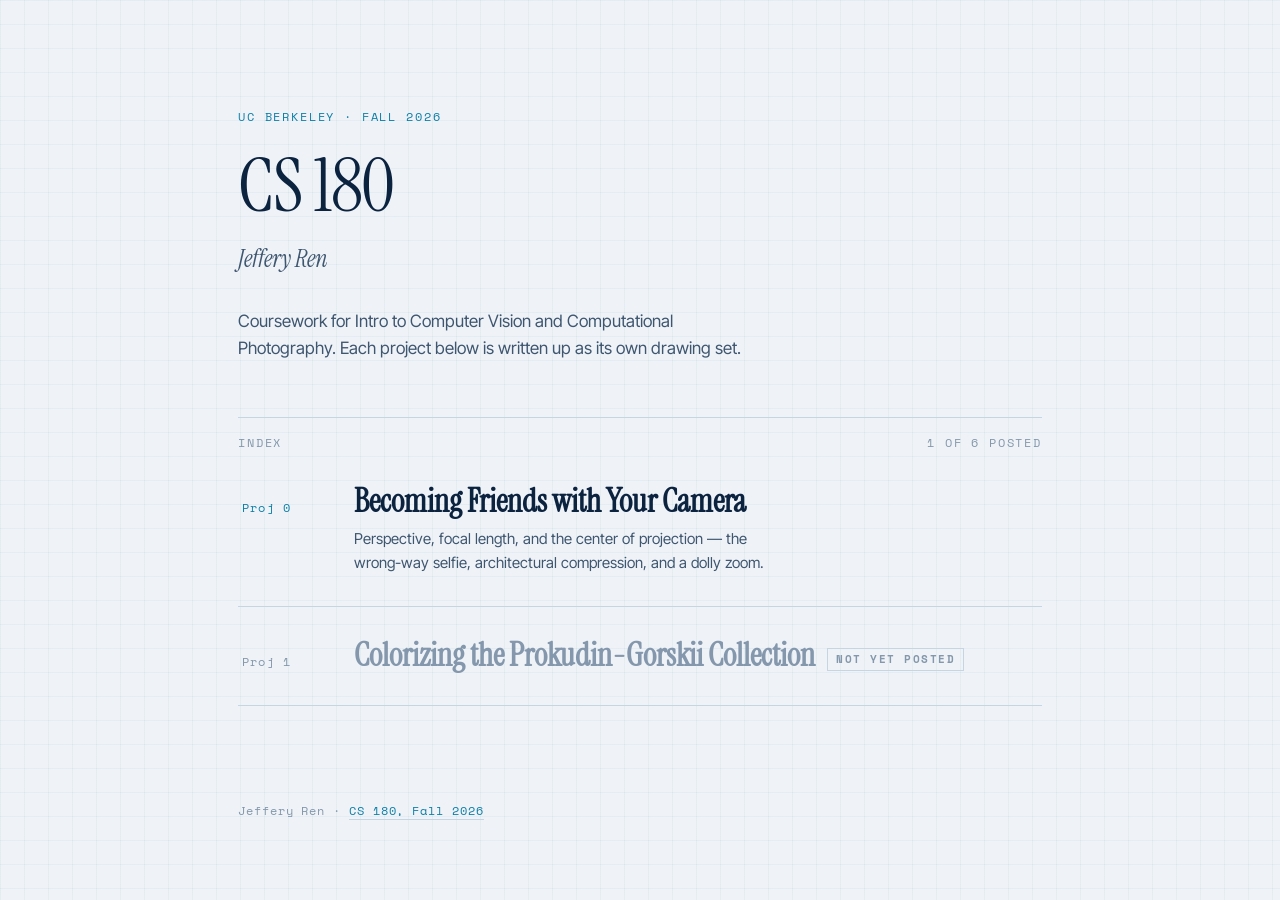
==== index.html @ 99cb7a68 "Site: landing index + Project 0 write-up" ====
<!DOCTYPE html>
<html lang="en">
<head>
<meta charset="utf-8">
<meta name="viewport" content="width=device-width, initial-scale=1">
<title>CS 180 — Jeffery Ren</title>
<meta name="description" content="Coursework for CS 180: Intro to Computer Vision and Computational Photography.">
<link rel="preconnect" href="https://fonts.googleapis.com">
<link rel="preconnect" href="https://fonts.gstatic.com" crossorigin>
<link href="https://fonts.googleapis.com/css2?family=Instrument+Serif:ital@0;1&family=Inter+Tight:ital,wght@0,400;0,500;0,600;1,400&family=Space+Mono:wght@400;700&display=swap" rel="stylesheet">
<link rel="icon" href="data:image/svg+xml,<svg xmlns='http://www.w3.org/2000/svg' viewBox='0 0 100 100'><rect width='100' height='100' fill='%23EFF3F7'/><g fill='none' stroke='%230E7FA8' stroke-width='7'><path d='M6 6h22M6 6v22'/><path d='M94 6H72M94 6v22'/><path d='M6 94h22M6 94V72'/><path d='M94 94H72M94 94V72'/></g><circle cx='50' cy='50' r='15' fill='%23E8590C'/></svg>">

<style>
:root{
  --paper:   #EFF3F7;
  --white:   #FFFFFF;
  --ink:     #0C2340;
  --soft:    #3F5670;
  --faint:   #8497AC;
  --blue:    #0E7FA8;
  --rule:    #C6D5E2;
  --ray:     #E8590C;

  --grid: rgba(14, 127, 168, .055);
  --grid-step: 24px;

  --disp: "Instrument Serif", "Iowan Old Style", Georgia, serif;
  --body: "Inter Tight", ui-sans-serif, -apple-system, "Segoe UI", Helvetica, Arial, sans-serif;
  --mono: "Space Mono", ui-monospace, "SF Mono", Menlo, Consolas, monospace;

  --maxw: 900px;
  --gut: clamp(1.15rem, 4vw, 3rem);
}

*{box-sizing:border-box}

body{
  margin:0;
  background-color:var(--paper);
  background-image:
    linear-gradient(var(--grid) 1px, transparent 1px),
    linear-gradient(90deg, var(--grid) 1px, transparent 1px);
  background-size:var(--grid-step) var(--grid-step);
  color:var(--ink);
  font-family:var(--body);
  font-size:17px;
  line-height:1.62;
  -webkit-font-smoothing:antialiased;
}

.skip{
  position:absolute; left:-9999px;
  background:var(--ink); color:var(--paper);
  padding:.6rem 1rem; font-family:var(--mono); font-size:.8rem;
}
.skip:focus{left:.75rem; top:.75rem; z-index:10}

.wrap{max-width:var(--maxw); margin:0 auto; padding:0 var(--gut)}

/* ── masthead ───────────────────────────────────────────── */
.masthead{padding:clamp(4rem,12vh,7.5rem) 0 clamp(2.5rem,6vh,4rem)}

.eyebrow{
  font-family:var(--mono); font-size:.72rem; letter-spacing:.16em;
  text-transform:uppercase; color:var(--blue); margin:0 0 1.4rem;
}

h1{
  font-family:var(--disp); font-weight:400;
  font-size:clamp(2.8rem, 8vw, 4.6rem); line-height:1.02;
  letter-spacing:-.015em; margin:0;
}

.byline{
  font-family:var(--disp); font-style:italic;
  font-size:clamp(1.15rem,3vw,1.5rem); color:var(--soft);
  margin:1rem 0 0;
}

.blurb{max-width:52ch; color:var(--soft); margin:1.8rem 0 0}

/* ── index ──────────────────────────────────────────────── */
.index-head{
  display:flex; align-items:baseline; gap:1rem;
  border-top:1px solid var(--rule); padding-top:1rem;
  font-family:var(--mono); font-size:.72rem; letter-spacing:.16em;
  text-transform:uppercase; color:var(--faint);
}
.index-head .count{margin-left:auto}

.index{list-style:none; margin:0; padding:0}

.entry{border-bottom:1px solid var(--rule)}

.entry a,
.entry .stub{
  display:grid;
  grid-template-columns:5.5rem 1fr;
  gap:0 1.5rem;
  align-items:baseline;
  padding:1.9rem .25rem;
  text-decoration:none; color:inherit;
  position:relative;
}

.entry a{transition:background-color .18s ease, padding-left .18s ease}
.entry a:hover,
.entry a:focus-visible{background:var(--white); padding-left:1rem; outline:none}
.entry a:focus-visible{box-shadow:inset 3px 0 0 var(--ray)}

/* registration tick — the marker that says "this plate is live" */
.entry a::before{
  content:""; position:absolute; left:.25rem; top:50%;
  width:0; height:1px; background:var(--ray);
  transform:translateY(-50%); transition:width .18s ease;
}
.entry a:hover::before{width:.55rem}

.num{
  font-family:var(--mono); font-size:.78rem; letter-spacing:.1em;
  color:var(--blue); padding-top:.35rem;
}

.title{
  font-family:var(--disp); font-size:clamp(1.5rem,4vw,2rem);
  line-height:1.15; margin:0;
}

.desc{
  grid-column:2; margin:.45rem 0 0; color:var(--soft);
  font-size:.94rem; max-width:48ch;
}

.entry .stub{color:var(--faint)}
.entry .stub .num{color:var(--faint)}
.entry .stub .title{color:var(--faint)}

.pending{
  font-family:var(--mono); font-size:.68rem; letter-spacing:.14em;
  text-transform:uppercase; color:var(--faint);
  border:1px solid var(--rule); padding:.15rem .5rem;
  margin-left:.75rem; vertical-align:.28em; white-space:nowrap;
}

/* ── footer ─────────────────────────────────────────────── */
footer{
  margin-top:clamp(3rem,8vh,5rem);
  padding:1.5rem 0 clamp(3rem,8vh,5rem);
  font-family:var(--mono); font-size:.72rem; letter-spacing:.08em;
  color:var(--faint);
}
footer a{color:var(--blue); text-decoration:none; border-bottom:1px solid var(--rule)}
footer a:hover{border-bottom-color:var(--blue)}

@media (prefers-reduced-motion:reduce){
  *{transition:none !important}
}
</style>
</head>
<body>

<a class="skip" href="#index">Skip to index</a>

<div class="wrap">

  <header class="masthead">
    <p class="eyebrow">UC Berkeley · Fall 2026</p>
    <h1>CS 180</h1>
    <p class="byline">Jeffery Ren</p>
    <p class="blurb">
      Coursework for Intro to Computer Vision and Computational Photography.
      Each project below is written up as its own drawing set.
    </p>
  </header>

  <div class="index-head">
    <span>Index</span>
    <span class="count">1 of 6 posted</span>
  </div>

  <ol class="index" id="index">

    <li class="entry">
      <a href="proj0/">
        <span class="num">Proj 0</span>
        <h2 class="title">Becoming Friends with Your Camera</h2>
        <p class="desc">
          Perspective, focal length, and the center of projection — the wrong-way selfie,
          architectural compression, and a dolly zoom.
        </p>
      </a>
    </li>

    <li class="entry">
      <div class="stub">
        <span class="num">Proj 1</span>
        <h2 class="title">Colorizing the Prokudin-Gorskii Collection<span class="pending">Not yet posted</span></h2>
      </div>
    </li>

  </ol>

  <footer>
    Jeffery Ren · <a href="https://cal-cs180.github.io/fa26/">CS 180, Fall 2026</a>
  </footer>

</div>

</body>
</html>
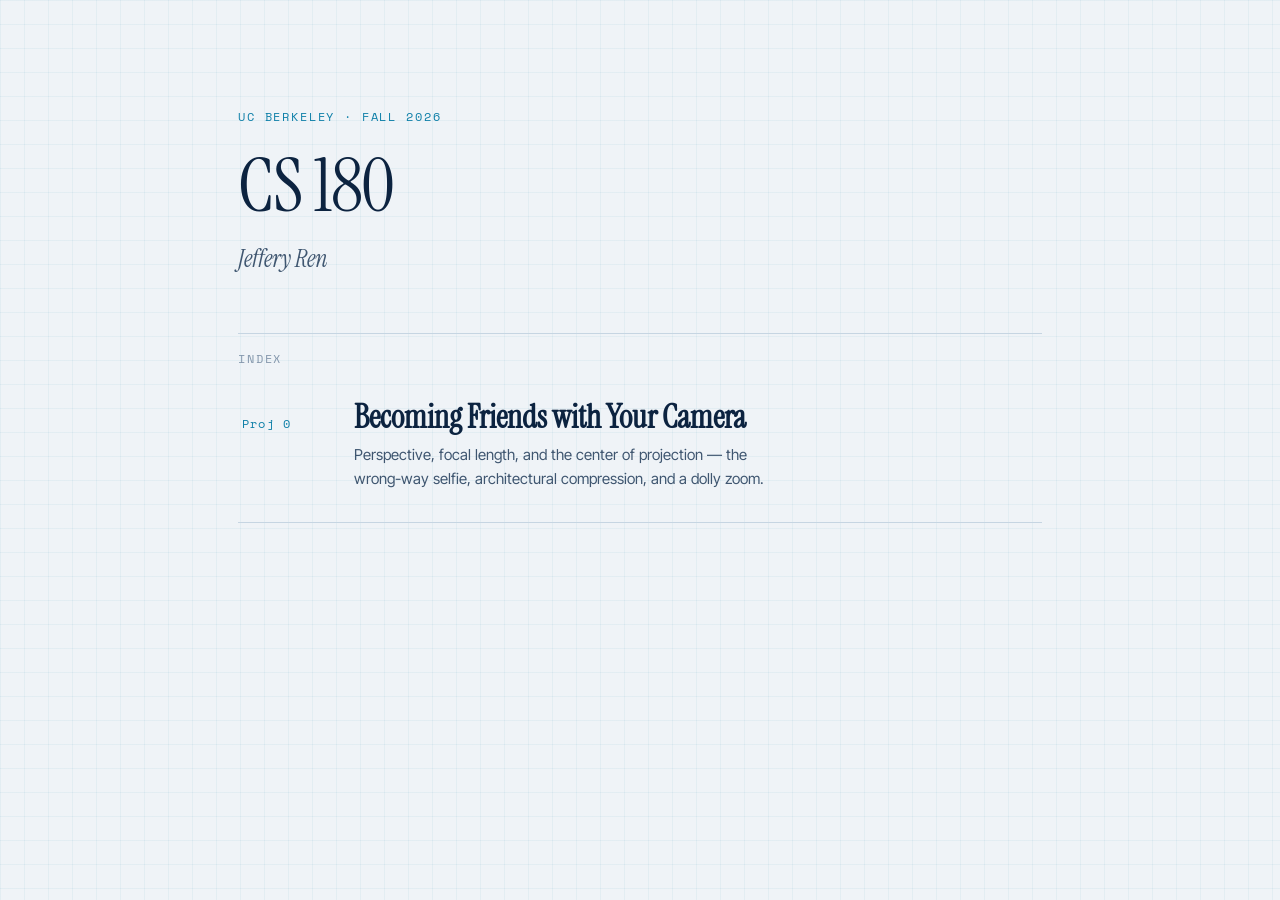
==== commit 74cada5b: "Landing page: trim to masthead + index" ====
--- a/index.html
+++ b/index.html
@@ -77,8 +77,6 @@
   margin:1rem 0 0;
 }
 
-.blurb{max-width:52ch; color:var(--soft); margin:1.8rem 0 0}
-
 /* ── index ──────────────────────────────────────────────── */
 .index-head{
   display:flex; align-items:baseline; gap:1rem;
@@ -86,14 +84,15 @@
   font-family:var(--mono); font-size:.72rem; letter-spacing:.16em;
   text-transform:uppercase; color:var(--faint);
 }
-.index-head .count{margin-left:auto}
 
-.index{list-style:none; margin:0; padding:0}
+.index{
+  list-style:none; margin:0;
+  padding:0 0 clamp(4rem,12vh,7rem);
+}
 
 .entry{border-bottom:1px solid var(--rule)}
 
-.entry a,
-.entry .stub{
+.entry a{
   display:grid;
   grid-template-columns:5.5rem 1fr;
   gap:0 1.5rem;
@@ -131,27 +130,6 @@
   font-size:.94rem; max-width:48ch;
 }
 
-.entry .stub{color:var(--faint)}
-.entry .stub .num{color:var(--faint)}
-.entry .stub .title{color:var(--faint)}
-
-.pending{
-  font-family:var(--mono); font-size:.68rem; letter-spacing:.14em;
-  text-transform:uppercase; color:var(--faint);
-  border:1px solid var(--rule); padding:.15rem .5rem;
-  margin-left:.75rem; vertical-align:.28em; white-space:nowrap;
-}
-
-/* ── footer ─────────────────────────────────────────────── */
-footer{
-  margin-top:clamp(3rem,8vh,5rem);
-  padding:1.5rem 0 clamp(3rem,8vh,5rem);
-  font-family:var(--mono); font-size:.72rem; letter-spacing:.08em;
-  color:var(--faint);
-}
-footer a{color:var(--blue); text-decoration:none; border-bottom:1px solid var(--rule)}
-footer a:hover{border-bottom-color:var(--blue)}
-
 @media (prefers-reduced-motion:reduce){
   *{transition:none !important}
 }
@@ -167,15 +145,10 @@
     <p class="eyebrow">UC Berkeley · Fall 2026</p>
     <h1>CS 180</h1>
     <p class="byline">Jeffery Ren</p>
-    <p class="blurb">
-      Coursework for Intro to Computer Vision and Computational Photography.
-      Each project below is written up as its own drawing set.
-    </p>
   </header>
 
   <div class="index-head">
     <span>Index</span>
-    <span class="count">1 of 6 posted</span>
   </div>
 
   <ol class="index" id="index">
@@ -191,18 +164,7 @@
       </a>
     </li>
 
-    <li class="entry">
-      <div class="stub">
-        <span class="num">Proj 1</span>
-        <h2 class="title">Colorizing the Prokudin-Gorskii Collection<span class="pending">Not yet posted</span></h2>
-      </div>
-    </li>
-
   </ol>
-
-  <footer>
-    Jeffery Ren · <a href="https://cal-cs180.github.io/fa26/">CS 180, Fall 2026</a>
-  </footer>
 
 </div>
 
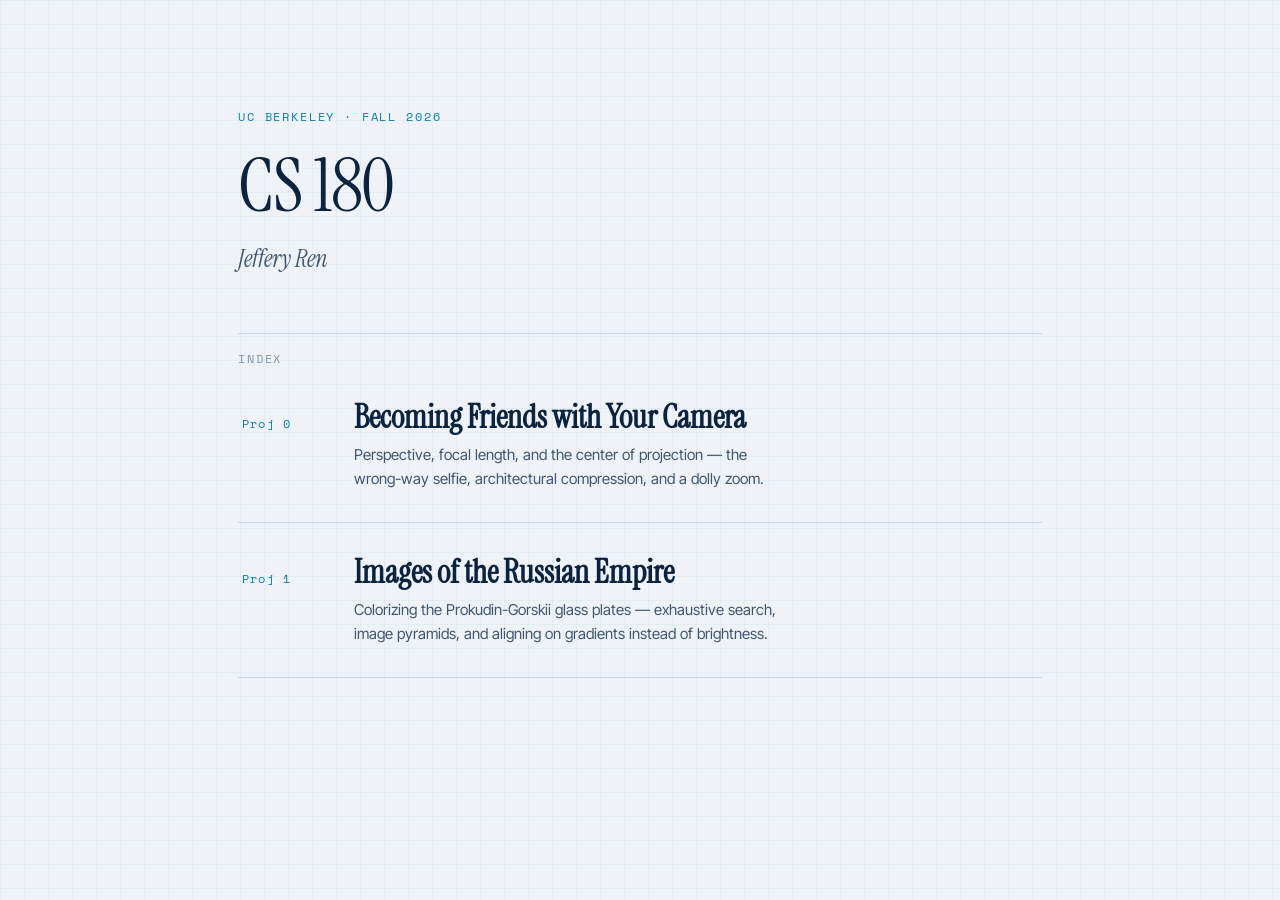
==== commit 8a2f1818: "Add Project 1 write-up; copyedit Project 0 Project 1 — "Images of the Russian Empire": colorizing th" ====
--- a/index.html
+++ b/index.html
@@ -164,6 +164,17 @@
       </a>
     </li>
 
+    <li class="entry">
+      <a href="proj1/">
+        <span class="num">Proj 1</span>
+        <h2 class="title">Images of the Russian Empire</h2>
+        <p class="desc">
+          Colorizing the Prokudin-Gorskii glass plates — exhaustive search, image
+          pyramids, and aligning on gradients instead of brightness.
+        </p>
+      </a>
+    </li>
+
   </ol>
 
 </div>
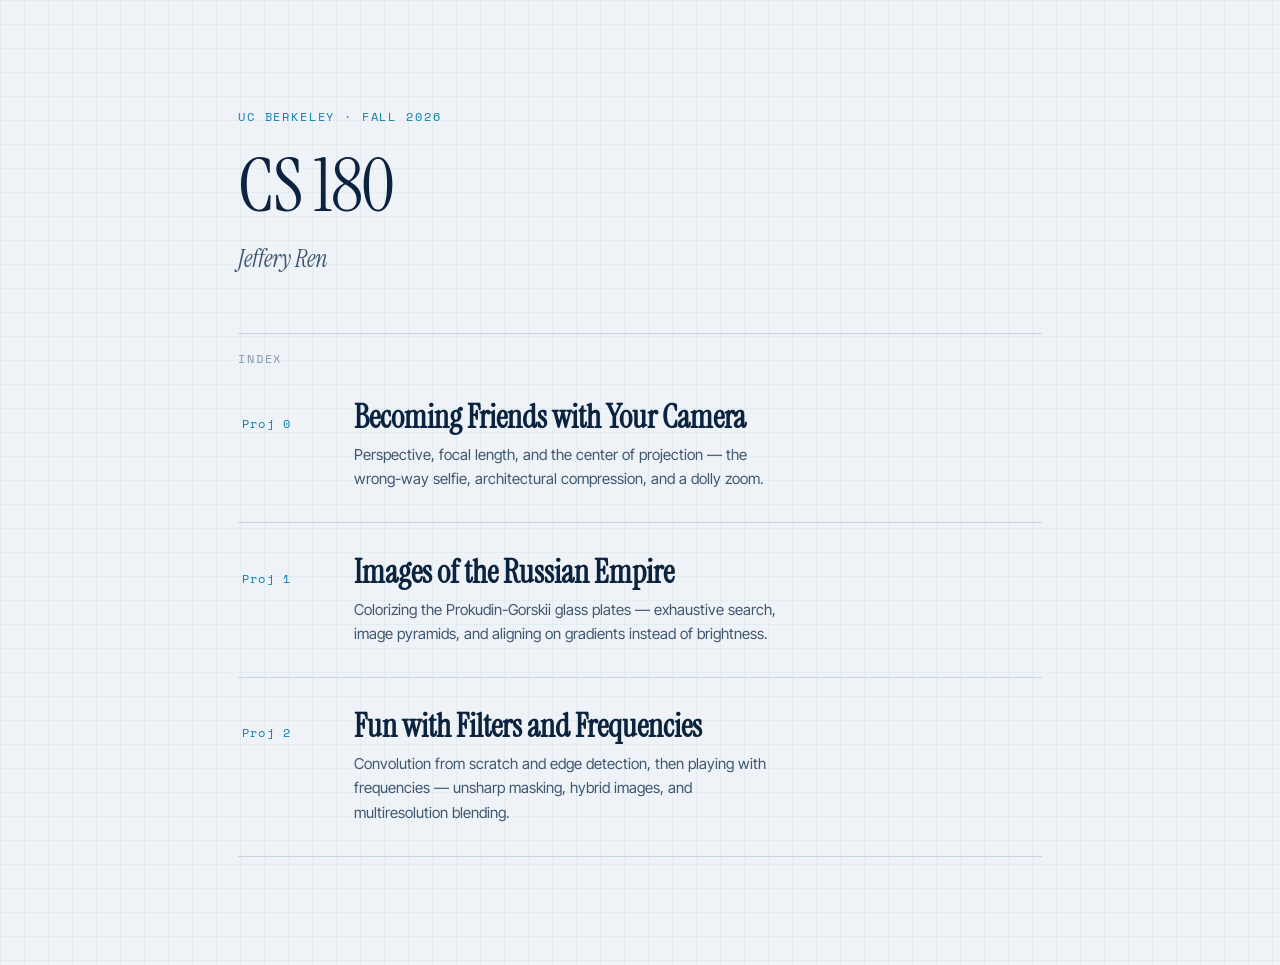
==== commit 83ca071d: "Add Project 2 write-up: Fun with Filters and Frequencies Adds the proj2 page (convolution, finite di" ====
--- a/index.html
+++ b/index.html
@@ -175,6 +175,17 @@
       </a>
     </li>
 
+    <li class="entry">
+      <a href="proj2/">
+        <span class="num">Proj 2</span>
+        <h2 class="title">Fun with Filters and Frequencies</h2>
+        <p class="desc">
+          Convolution from scratch and edge detection, then playing with frequencies —
+          unsharp masking, hybrid images, and multiresolution blending.
+        </p>
+      </a>
+    </li>
+
   </ol>
 
 </div>
